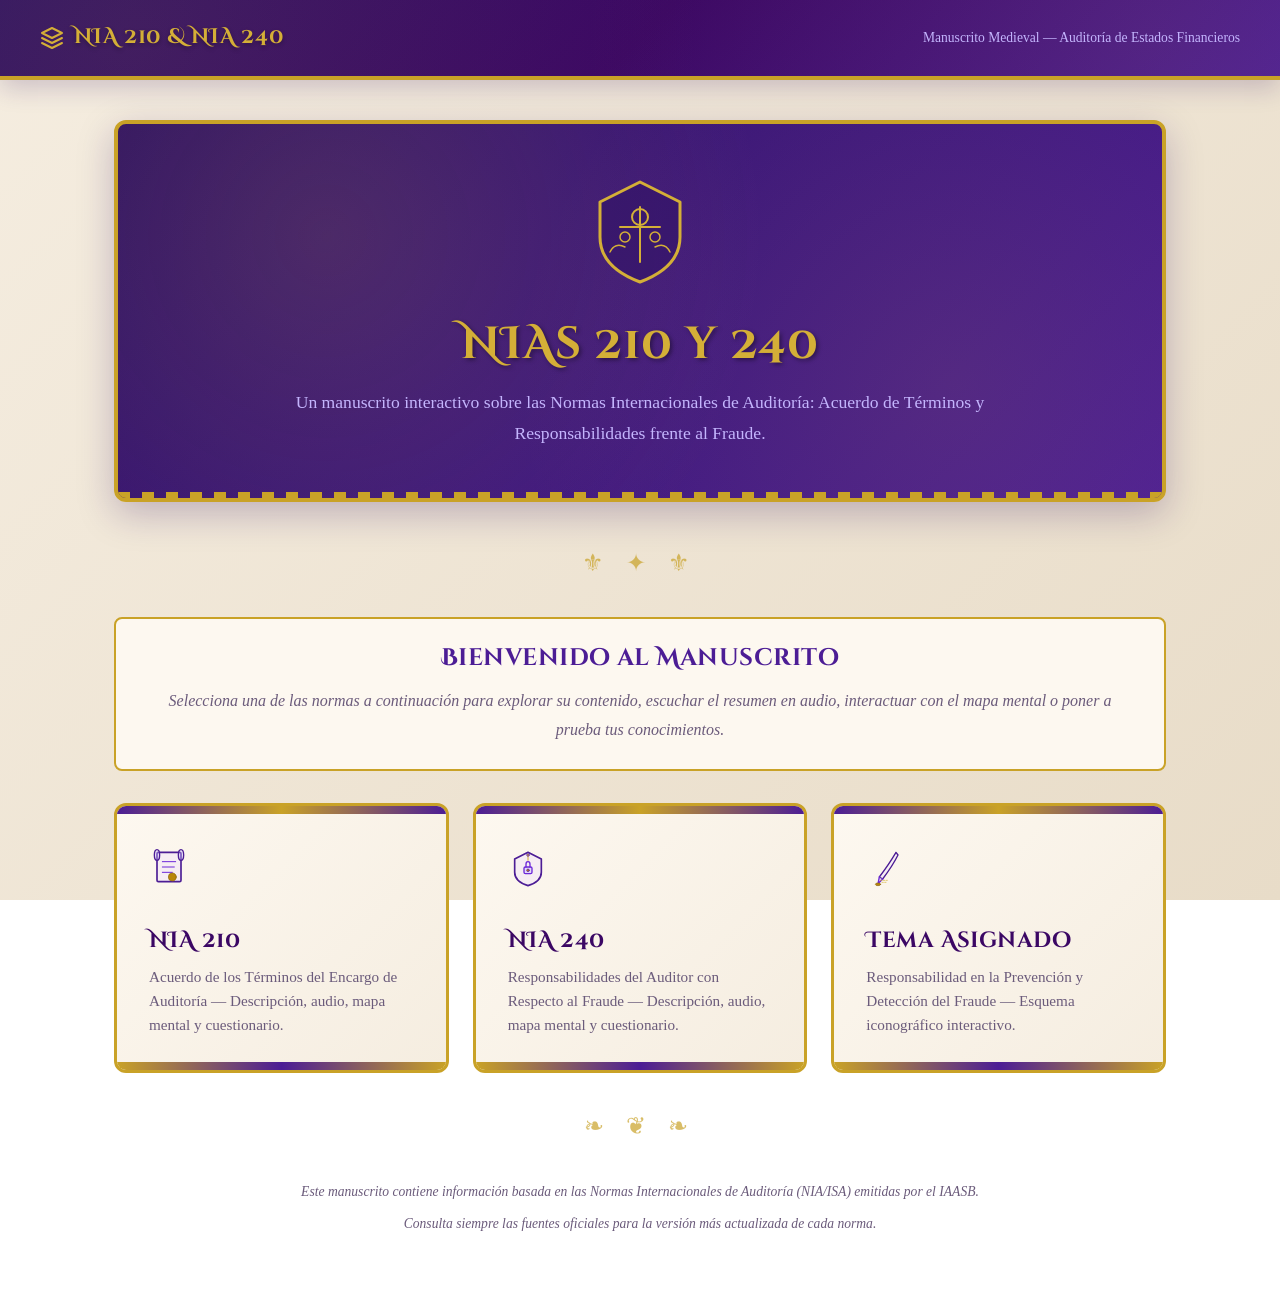
==== index.html @ 734d480f "Add files via upload" ====
<!DOCTYPE html>
<html lang="es">
<head>
<meta charset="UTF-8">
<meta name="viewport" content="width=device-width, initial-scale=1.0">
<title>NIAs 210 y 240 — Manuscrito Medieval de Auditoría</title>
<link rel="preconnect" href="https://fonts.googleapis.com">
<link rel="preconnect" href="https://fonts.gstatic.com" crossorigin>
<link href="https://fonts.googleapis.com/css2?family=Cinzel+Decorative:wght@400;700;900&family=Caveat:wght@400;500;600;700&family=IM+Fell+English+SC&display=swap" rel="stylesheet">
<link rel="stylesheet" href="style.css">
</head>
<body>
<header class="site-header">
<div class="site-header-inner">
<a class="brand" href="index.html">
<svg viewBox="0 0 24 24" fill="none" stroke="currentColor" stroke-width="2" stroke-linecap="round" stroke-linejoin="round">
<path d="M12 2L2 7l10 5 10-5-10-5z"/>
<path d="M2 17l10 5 10-5"/>
<path d="M2 12l10 5 10-5"/>
</svg>
NIA 210 &amp; NIA 240
</a>
<span class="crumb">Manuscrito Medieval — Auditoría de Estados Financieros</span>
</div>
</header>

<main>
<!-- Banner Principal -->
<div class="hero-banner">
<div class="hero-emblem">
<svg viewBox="0 0 120 120" fill="none" stroke-linecap="round" stroke-linejoin="round">
<!-- Escudo medieval -->
<path d="M60 10 L100 30 L100 65 Q100 95 60 110 Q20 95 20 65 L20 30 Z" 
      stroke="#D4AF37" stroke-width="3" fill="rgba(46,16,101,0.5)"/>
<!-- Cruz interna -->
<line x1="60" y1="35" x2="60" y2="90" stroke="#D4AF37" stroke-width="2"/>
<line x1="40" y1="55" x2="80" y2="55" stroke="#D4AF37" stroke-width="2"/>
<!-- Coronas decorativas -->
<circle cx="60" cy="45" r="8" stroke="#D4AF37" stroke-width="2" fill="none"/>
<circle cx="45" cy="65" r="5" stroke="#D4AF37" stroke-width="1.5" fill="none"/>
<circle cx="75" cy="65" r="5" stroke="#D4AF37" stroke-width="1.5" fill="none"/>
<!-- Hojas de laurel -->
<path d="M30 80 Q35 70 45 75" stroke="#D4AF37" stroke-width="1.5" fill="none"/>
<path d="M90 80 Q85 70 75 75" stroke="#D4AF37" stroke-width="1.5" fill="none"/>
</svg>
</div>
<h1>NIAs 210 y 240</h1>
<p>Un manuscrito interactivo sobre las Normas Internacionales de Auditoría: Acuerdo de Términos y Responsabilidades frente al Fraude.</p>
</div>

<!-- Separador decorativo -->
<div class="decorative-divider">⚜ ✦ ⚜</div>

<!-- Introducción -->
<div class="section-intro">
<h2>Bienvenido al Manuscrito</h2>
<p>Selecciona una de las normas a continuación para explorar su contenido, escuchar el resumen en audio, interactuar con el mapa mental o poner a prueba tus conocimientos.</p>
</div>

<!-- Tarjetas de Normas -->
<div class="norma-grid">
<a class="norma-card" href="nia210.html">
<div class="n-icon">
<svg viewBox="0 0 60 60" fill="none" stroke-linecap="round" stroke-linejoin="round">
<!-- Pergamino enrollado -->
<rect x="12" y="8" width="36" height="44" rx="2" stroke="#4C1D95" stroke-width="2.5" fill="rgba(233,216,253,0.3)"/>
<ellipse cx="12" cy="12" rx="4" ry="8" stroke="#4C1D95" stroke-width="2" fill="rgba(196,181,253,0.4)"/>
<ellipse cx="48" cy="12" rx="4" ry="8" stroke="#4C1D95" stroke-width="2" fill="rgba(196,181,253,0.4)"/>
<!-- Líneas de texto -->
<line x1="20" y1="22" x2="40" y2="22" stroke="#6D28D9" stroke-width="1.5"/>
<line x1="20" y1="30" x2="38" y2="30" stroke="#6D28D9" stroke-width="1.5"/>
<line x1="20" y1="38" x2="35" y2="38" stroke="#6D28D9" stroke-width="1.5"/>
<!-- Sello de cera -->
<circle cx="35" cy="45" r="6" fill="#B8860B" stroke="#8B6914" stroke-width="1"/>
</svg>
</div>
<h3>NIA 210</h3>
<p>Acuerdo de los Términos del Encargo de Auditoría — Descripción, audio, mapa mental y cuestionario.</p>
</a>

<a class="norma-card" href="nia240.html">
<div class="n-icon">
<svg viewBox="0 0 60 60" fill="none" stroke-linecap="round" stroke-linejoin="round">
<!-- Escudo protector -->
<path d="M30 8 L50 18 L50 38 Q50 52 30 58 Q10 52 10 38 L10 18 Z" 
      stroke="#4C1D95" stroke-width="2.5" fill="rgba(233,216,253,0.3)"/>
<!-- Candado central -->
<rect x="24" y="30" width="12" height="10" rx="2" stroke="#6D28D9" stroke-width="2" fill="rgba(196,181,253,0.4)"/>
<path d="M27 30 L27 26 Q27 22 30 22 Q33 22 33 26 L33 30" stroke="#6D28D9" stroke-width="2" fill="none"/>
<circle cx="30" cy="35" r="2" fill="#B8860B"/>
<!-- Escudo decorativo -->
<line x1="30" y1="14" x2="30" y2="20" stroke="#D4AF37" stroke-width="1.5"/>
<circle cx="30" cy="12" r="2" fill="#D4AF37"/>
</svg>
</div>
<h3>NIA 240</h3>
<p>Responsabilidades del Auditor con Respecto al Fraude — Descripción, audio, mapa mental y cuestionario.</p>
</a>

<a class="norma-card" href="tema_fraude.html">
<div class="n-icon">
<svg viewBox="0 0 60 60" fill="none" stroke-linecap="round" stroke-linejoin="round">
<!-- Pluma de ganso -->
<path d="M45 8 Q35 25 20 45 L25 48 Q40 28 48 12 Z" stroke="#4C1D95" stroke-width="2" fill="rgba(233,216,253,0.3)"/>
<path d="M20 45 L18 55 L25 48" stroke="#6D28D9" stroke-width="2" fill="rgba(196,181,253,0.4)"/>
<!-- Tinta -->
<ellipse cx="18" cy="56" rx="4" ry="2" fill="#B8860B" stroke="#8B6914" stroke-width="1"/>
<!-- Líneas escritas -->
<line x1="22" y1="50" x2="32" y2="50" stroke="#D4AF37" stroke-width="1" stroke-dasharray="2 2"/>
<line x1="24" y1="53" x2="30" y2="53" stroke="#D4AF37" stroke-width="1" stroke-dasharray="2 2"/>
</svg>
</div>
<h3>Tema Asignado</h3>
<p>Responsabilidad en la Prevención y Detección del Fraude — Esquema iconográfico interactivo.</p>
</a>
</div>

<!-- Separador decorativo -->
<div class="decorative-divider">❧ ❦ ❧</div>

<!-- Nota al pie -->
<div style="text-align:center;color:var(--ink-muted);font-size:0.85rem;font-style:italic;margin-top:2rem">
<p>Este manuscrito contiene información basada en las Normas Internacionales de Auditoría (NIA/ISA) emitidas por el IAASB.</p>
<p style="margin-top:0.5rem">Consulta siempre las fuentes oficiales para la versión más actualizada de cada norma.</p>
</div>
</main>
</body>
</html>
---- style.css ----
/* ============================================================
   NIA 210 & 240 — Estilo Medieval / Manuscrito Iluminado
   ============================================================ */

/* ---------- VARIABLES ---------- */
:root {
  /* Paleta Morada Medieval */
  --purple-900: #2E1065;
  --purple-800: #3B0764;
  --purple-700: #4C1D95;
  --purple-600: #5B21B6;
  --purple-500: #6D28D9;
  --purple-400: #7C3AED;
  --purple-300: #A78BFA;
  --purple-200: #C4B5FD;
  --purple-100: #E9D8FD;
  
  /* Dorado Manuscrito */
  --gold-600: #92700C;
  --gold-500: #B8860B;
  --gold-400: #C9A227;
  --gold-300: #D4AF37;
  --gold-200: #E6C84A;
  --gold-100: #F5E6A3;
  
  /* Pergamino */
  --parchment: #F5EDE0;
  --parchment-dark: #E8DCC8;
  --parchment-light: #FDF8F0;
  
  /* Texto */
  --ink: #1A0A2E;
  --ink-light: #3D2660;
  --ink-muted: #6B5B7B;
  
  /* Sombras */
  --shadow-soft: 0 4px 12px rgba(46, 16, 101, 0.15);
  --shadow-medium: 0 8px 24px rgba(46, 16, 101, 0.2);
  --shadow-strong: 0 12px 36px rgba(46, 16, 101, 0.25);
  
  /* Bordes */
  --border-gold: 2px solid var(--gold-400);
  --border-ornate: 3px double var(--gold-400);
  
  /* Radio */
  --radius-sm: 4px;
  --radius-md: 8px;
  --radius-lg: 12px;
}

/* ---------- RESET & BASE ---------- */
*, *::before, *::after { box-sizing: border-box; margin: 0; padding: 0; }
html { scroll-behavior: smooth; }

body {
  font-family: 'Times New Roman', 'Georgia', serif;
  background: linear-gradient(135deg, var(--parchment) 0%, var(--parchment-dark) 100%);
  color: var(--ink);
  line-height: 1.8;
  min-height: 100vh;
  background-attachment: fixed;
}

h1, h2, h3, h4, h5, h6 {
  font-family: 'Cinzel Decorative', 'IM Fell English SC', serif;
  color: var(--purple-700);
  letter-spacing: 0.02em;
  line-height: 1.3;
}

p { text-wrap: pretty; }

a { color: var(--purple-600); text-decoration: none; transition: color 0.2s; }
a:hover { color: var(--gold-500); }

:focus-visible {
  outline: 2px solid var(--gold-400);
  outline-offset: 3px;
}

/* ---------- HEADER / NAVEGACIÓN ---------- */
.site-header {
  background: linear-gradient(135deg, var(--purple-900) 0%, var(--purple-800) 50%, var(--purple-700) 100%);
  color: var(--purple-100);
  padding: 1.2rem 1.5rem;
  position: relative;
  border-bottom: 4px solid var(--gold-400);
  box-shadow: var(--shadow-medium);
}

.site-header::before {
  content: "";
  position: absolute;
  inset: 0;
  background: 
    radial-gradient(circle at 10% 50%, rgba(212, 175, 55, 0.1) 0%, transparent 50%),
    radial-gradient(circle at 90% 50%, rgba(212, 175, 55, 0.08) 0%, transparent 50%);
  pointer-events: none;
}

.site-header::after {
  content: "";
  position: absolute;
  bottom: -4px;
  left: 0;
  right: 0;
  height: 4px;
  background: repeating-linear-gradient(
    90deg,
    var(--gold-400) 0px,
    var(--gold-400) 8px,
    transparent 8px,
    transparent 16px
  );
}

.site-header-inner {
  max-width: 1200px;
  margin: 0 auto;
  display: flex;
  align-items: center;
  justify-content: space-between;
  gap: 1rem;
  flex-wrap: wrap;
  position: relative;
  z-index: 1;
}

.brand {
  color: var(--gold-300);
  text-decoration: none;
  font-family: 'Cinzel Decorative', serif;
  font-weight: 700;
  font-size: 1.3rem;
  letter-spacing: 0.03em;
  display: flex;
  align-items: center;
  gap: 0.6rem;
  text-shadow: 0 2px 4px rgba(0, 0, 0, 0.3);
}

.brand svg {
  width: 1.5rem;
  height: 1.5rem;
  stroke: var(--gold-300);
}

.brand:hover { color: var(--gold-200); }

.crumb {
  font-size: 0.85rem;
  color: var(--purple-200);
  font-family: 'Times New Roman', serif;
}

.crumb a {
  color: var(--gold-300);
  border-bottom: 1px solid var(--gold-400);
}

.crumb a:hover {
  color: var(--gold-200);
  border-bottom-color: var(--gold-200);
}

/* ---------- MAIN CONTENT ---------- */
main {
  max-width: 1100px;
  margin: 0 auto;
  padding: 2.5rem 1.5rem 4rem;
}

.page-title {
  margin-bottom: 2rem;
  text-align: center;
  position: relative;
}

.page-title h1 {
  font-size: 2.2rem;
  color: var(--purple-800);
  margin-bottom: 0.5rem;
  text-shadow: 1px 1px 0 var(--gold-100);
}

.page-title p {
  color: var(--ink-muted);
  font-style: italic;
  font-size: 1rem;
}

.page-title::after {
  content: "❧";
  display: block;
  margin-top: 1rem;
  font-size: 1.5rem;
  color: var(--gold-400);
}

/* ---------- TARJETAS / CARDS ---------- */
.card {
  background: var(--parchment-light);
  border: var(--border-ornate);
  border-radius: var(--radius-md);
  padding: 2rem;
  margin-bottom: 2rem;
  box-shadow: var(--shadow-soft);
  position: relative;
  overflow: hidden;
}

.card::before {
  content: "";
  position: absolute;
  top: 0;
  left: 0;
  right: 0;
  height: 6px;
  background: linear-gradient(90deg, 
    var(--purple-700) 0%, 
    var(--gold-400) 25%, 
    var(--purple-700) 50%, 
    var(--gold-400) 75%, 
    var(--purple-700) 100%
  );
}

.card::after {
  content: "";
  position: absolute;
  bottom: 0;
  left: 0;
  right: 0;
  height: 6px;
  background: linear-gradient(90deg, 
    var(--gold-400) 0%, 
    var(--purple-700) 25%, 
    var(--gold-400) 50%, 
    var(--purple-700) 75%, 
    var(--gold-400) 100%
  );
}

.card h2 {
  font-size: 1.5rem;
  color: var(--purple-700);
  margin-bottom: 1.2rem;
  padding-bottom: 0.8rem;
  border-bottom: 2px solid var(--gold-400);
  position: relative;
}

.card h2::after {
  content: "✦";
  position: absolute;
  right: 0;
  bottom: 0.8rem;
  color: var(--gold-400);
  font-size: 0.8rem;
}

/* ---------- SECCIONES ---------- */
.section-heading {
  display: flex;
  align-items: center;
  gap: 0.8rem;
  margin-top: 1.8rem;
  margin-bottom: 0.8rem;
  color: var(--purple-700);
  font-size: 1.15rem;
}

.section-icon-wrap {
  display: flex;
  align-items: center;
  justify-content: center;
  width: 48px;
  height: 48px;
  border-radius: 50%;
  border: 2px solid var(--gold-400);
  background: linear-gradient(135deg, var(--purple-100), var(--parchment-light));
  flex-shrink: 0;
  box-shadow: var(--shadow-soft);
}

.section-icon-wrap svg {
  width: 24px;
  height: 24px;
  stroke: var(--purple-600);
}

/* ---------- LISTAS ---------- */
ul, ol {
  margin: 0.8rem 0;
  padding-left: 1.8rem;
  line-height: 2;
  color: var(--ink);
}

li { margin-bottom: 0.3rem; }
li::marker { color: var(--gold-500); }

/* ---------- RESUMEN BOX ---------- */
.summary-box {
  background: linear-gradient(135deg, var(--purple-100) 0%, var(--parchment-light) 100%);
  border-left: 5px solid var(--purple-500);
  border-radius: 0 var(--radius-md) var(--radius-md) 0;
  padding: 1.2rem 1.5rem;
  margin: 1.2rem 0;
  box-shadow: var(--shadow-soft);
}

.summary-box strong {
  color: var(--purple-700);
}

.summary-box[style*="border-left-color: var(--wine-600)"],
.summary-box[style*="border-left-color:var(--wine-600)"] {
  border-left-color: var(--gold-400);
}

/* ---------- BOTONES ---------- */
.back-btn, .audio-btn, .quiz-submit {
  display: inline-block;
  border: none;
  cursor: pointer;
  font-family: 'Cinzel Decorative', serif;
  font-weight: 600;
  font-size: 0.9rem;
  letter-spacing: 0.02em;
  border-radius: var(--radius-sm);
  padding: 0.7rem 1.6rem;
  transition: all 0.3s ease;
  box-shadow: var(--shadow-soft);
  position: relative;
  overflow: hidden;
}

.back-btn {
  background: linear-gradient(135deg, var(--purple-100), var(--parchment-light));
  color: var(--purple-700);
  border: 2px solid var(--purple-400);
}

.back-btn:hover {
  background: linear-gradient(135deg, var(--purple-500), var(--purple-600));
  color: var(--gold-100);
  transform: translateY(-2px);
  box-shadow: var(--shadow-medium);
}

.audio-btn {
  background: linear-gradient(135deg, var(--purple-700), var(--purple-800));
  color: var(--gold-200);
  border: 2px solid var(--gold-400);
}

.audio-btn:hover {
  background: linear-gradient(135deg, var(--purple-600), var(--purple-700));
  transform: translateY(-2px);
  box-shadow: var(--shadow-medium);
}

.audio-btn.pause {
  background: linear-gradient(135deg, var(--purple-400), var(--purple-500));
  border-color: var(--gold-300);
}

.audio-btn.stop {
  background: linear-gradient(135deg, var(--gold-600), var(--gold-500));
  color: var(--purple-900);
  border-color: var(--purple-600);
}

.quiz-submit {
  background: linear-gradient(135deg, var(--gold-500), var(--gold-400));
  color: var(--purple-900);
  border: 2px solid var(--purple-600);
  margin-top: 0.8rem;
}

.quiz-submit:hover {
  background: linear-gradient(135deg, var(--gold-400), var(--gold-300));
  transform: translateY(-2px);
  box-shadow: var(--shadow-medium);
}

/* ---------- AUDIO ---------- */
.audio-controls {
  display: flex;
  gap: 0.8rem;
  flex-wrap: wrap;
  margin: 1rem 0;
}

.audio-status {
  font-size: 0.9rem;
  color: var(--ink-muted);
  font-weight: 500;
  margin-bottom: 0.5rem;
  font-style: italic;
}

.audio-progress {
  background: var(--purple-100);
  border-radius: 999px;
  height: 8px;
  overflow: hidden;
  border: 1px solid var(--purple-300);
}

.audio-progress-bar {
  height: 100%;
  width: 0;
  background: linear-gradient(90deg, var(--purple-500), var(--gold-400));
  border-radius: 999px;
  transition: width 0.3s ease;
}

/* ---------- QUIZ ---------- */
.quiz-question {
  background: linear-gradient(135deg, var(--parchment-light), var(--parchment));
  border: 2px solid var(--gold-400);
  border-radius: var(--radius-md);
  padding: 1.5rem;
  margin-bottom: 1.2rem;
  position: relative;
}

.quiz-question::before {
  content: "";
  position: absolute;
  top: 0;
  left: 0;
  right: 0;
  height: 4px;
  background: linear-gradient(90deg, var(--purple-500), var(--gold-400), var(--purple-500));
}

.quiz-question .q-text {
  font-weight: 700;
  color: var(--purple-800);
  margin-bottom: 0.8rem;
  font-family: 'Cinzel Decorative', serif;
  font-size: 1rem;
}

.quiz-options {
  display: flex;
  flex-direction: column;
  gap: 0.6rem;
}

.quiz-options label {
  display: flex;
  align-items: flex-start;
  gap: 0.6rem;
  cursor: pointer;
  padding: 0.5rem 0.8rem;
  border-radius: var(--radius-sm);
  transition: all 0.2s ease;
  border: 1px solid transparent;
}

.quiz-options label:hover {
  background: var(--purple-100);
  border-color: var(--purple-300);
}

.quiz-options input[type=radio] {
  accent-color: var(--purple-500);
  width: 18px;
  height: 18px;
  margin-top: 2px;
}

.quiz-result {
  display: none;
  margin-top: 1.5rem;
  padding: 1.2rem;
  border-radius: var(--radius-md);
  font-weight: 700;
  text-align: center;
  font-family: 'Cinzel Decorative', serif;
}

.quiz-result.show {
  display: block;
  animation: fadeIn 0.4s ease;
}

.quiz-result.pass {
  background: linear-gradient(135deg, #d4edda, #c3e6cb);
  color: #155724;
  border: 2px solid #28a745;
}

.quiz-result.fail {
  background: linear-gradient(135deg, var(--purple-100), var(--parchment));
  color: var(--purple-800);
  border: 2px solid var(--purple-500);
}

.quiz-feedback {
  font-size: 0.9rem;
  line-height: 1.6;
}

.quiz-feedback.correct {
  background: linear-gradient(135deg, #E9D8FD, #F5EDE0);
  color: #2E1065;
  border: 2px solid #D4AF37;
}

.quiz-feedback.incorrect {
  background: linear-gradient(135deg, #F5EDE0, #E8DCC8);
  color: #4C1D95;
  border: 2px solid #6D28D9;
}

/* Separadores decorativos */
.decorative-divider {
  text-align: center;
  margin: 2rem 0;
  font-size: 1.5rem;
  color: var(--gold-400);
  letter-spacing: 0.5rem;
  opacity: 0.7;
}

/* ---------- TABS / NAVEGACIÓN SECCIONES ---------- */
.tab-nav {
  display: flex;
  gap: 0.5rem;
  flex-wrap: wrap;
  margin-bottom: 1.8rem;
  border-bottom: 3px solid var(--purple-300);
  padding-bottom: 0.5rem;
  justify-content: center;
}

.tab-btn {
  padding: 0.6rem 1.2rem;
  border: 2px solid var(--purple-300);
  background: var(--parchment-light);
  color: var(--purple-700);
  cursor: pointer;
  font-family: 'Cinzel Decorative', serif;
  font-weight: 600;
  font-size: 0.85rem;
  border-radius: var(--radius-sm) var(--radius-sm) 0 0;
  transition: all 0.25s ease;
}

.tab-btn:hover {
  background: var(--purple-100);
  border-color: var(--purple-400);
}

.tab-btn:focus-visible {
  outline: 3px solid var(--gold-400);
  outline-offset: 2px;
}

.tab-btn.active {
  background: linear-gradient(135deg, var(--purple-700), var(--purple-800));
  color: var(--gold-200);
  border-color: var(--gold-400);
  border-bottom-color: var(--parchment-light);
}

.section-panel {
  display: none;
  animation: fadeIn 0.4s ease;
}

.section-panel.active {
  display: block;
}

/* ---------- ICONO GRID ---------- */
.icono-grid {
  display: grid;
  grid-template-columns: repeat(auto-fit, minmax(220px, 1fr));
  gap: 1.2rem;
  margin-top: 1.2rem;
}

.icono-card {
  background: linear-gradient(135deg, var(--parchment-light), var(--parchment));
  border: 2px solid var(--gold-400);
  border-radius: var(--radius-md);
  padding: 1.8rem 1.4rem;
  text-align: center;
  cursor: pointer;
  transition: all 0.3s ease;
  position: relative;
  overflow: hidden;
}

.icono-card::before {
  content: "";
  position: absolute;
  top: 0;
  left: 0;
  right: 0;
  height: 4px;
  background: linear-gradient(90deg, var(--purple-500), var(--gold-400));
  transform: scaleX(0);
  transition: transform 0.35s ease;
  transform-origin: left;
}

.icono-card:hover {
  transform: translateY(-5px);
  box-shadow: var(--shadow-medium);
  border-color: var(--purple-400);
}

.icono-card:hover::before {
  transform: scaleX(1);
}

.icono-card.selected {
  border-color: var(--purple-500);
  box-shadow: 0 0 0 3px rgba(109, 40, 217, 0.2);
}

.icono-card.selected::before {
  transform: scaleX(1);
}

.icono-svg {
  width: 56px;
  height: 56px;
  margin: 0 auto 1rem;
  color: var(--purple-600);
  transition: transform 0.3s ease;
}

.icono-card:hover .icono-svg {
  transform: scale(1.1);
  color: var(--purple-500);
}

.icono-card h4 {
  color: var(--purple-700);
  font-size: 1rem;
  margin-bottom: 0.5rem;
  font-family: 'Cinzel Decorative', serif;
}

.icono-card p {
  font-size: 0.88rem;
  color: var(--ink-muted);
  line-height: 1.5;
}

.icono-detail-panel {
  background: linear-gradient(135deg, var(--purple-100), var(--parchment-light));
  border: 2px solid var(--purple-400);
  border-radius: var(--radius-md);
  padding: 1.8rem 2rem;
  margin-top: 1.5rem;
  display: none;
  animation: fadeIn 0.4s ease;
  border-left: 5px solid var(--purple-600);
}

.icono-detail-panel.show {
  display: block;
}

.icono-detail-panel h4 {
  color: var(--purple-700);
  font-size: 1.2rem;
  margin-bottom: 0.8rem;
  font-family: 'Cinzel Decorative', serif;
}

.icono-detail-panel p {
  color: var(--ink);
  font-size: 0.95rem;
  line-height: 1.8;
}

/* ---------- MAPA MENTAL (Estilo Pizarra) ---------- */
.mm-container {
  position: relative;
  width: 100%;
  height: 550px;
  border-radius: var(--radius-md);
  border: 6px solid var(--gold-500);
  overflow: hidden;
  background: 
    radial-gradient(ellipse at center, #2a1a3a 0%, #1a0a2a 50%, #0f0518 100%);
  cursor: grab;
  touch-action: none;
  margin-top: 1rem;
  box-shadow: 
    inset 0 0 100px rgba(0, 0, 0, 0.5),
    var(--shadow-strong);
}

.mm-container::before {
  content: "";
  position: absolute;
  inset: 0;
  background: url("data:image/svg+xml,%3Csvg width='60' height='60' viewBox='0 0 60 60' xmlns='http://www.w3.org/2000/svg'%3E%3Cg fill='none' fill-rule='evenodd'%3E%3Cg fill='%23ffffff' fill-opacity='0.03'%3E%3Cpath d='M36 34v-4h-2v4h-4v2h4v4h2v-4h4v-2h-4zm0-30V0h-2v4h-4v2h4v4h2V6h4V4h-4zM6 34v-4H4v4H0v2h4v4h2v-4h4v-2H6zM6 4V0H4v4H0v2h4v4h2V6h4V4H6z'/%3E%3C/g%3E%3C/g%3E%3C/svg%3E");
  pointer-events: none;
  opacity: 0.5;
}

.mm-container:active { cursor: grabbing; }
.mm-container.grabbing { cursor: grabbing; }

.mm-svg {
  width: 100%;
  height: 100%;
  display: block;
}

.mm-node { cursor: pointer; }

.mm-node-rect {
  transition: all 0.3s ease;
  stroke: var(--gold-400);
  stroke-width: 2px;
}

.mm-node:hover .mm-node-rect {
  filter: brightness(1.2);
  stroke-width: 3px;
}

.mm-node.active .mm-node-rect {
  stroke: var(--gold-300);
  stroke-width: 4px;
}

.mm-node text {
  font-family: 'Caveat', cursive;
  font-weight: 600;
  fill: var(--parchment-light);
}

.mm-node.active text { fill: var(--gold-200); }

.mm-edge, .mm-link {
  stroke: var(--purple-400);
  stroke-width: 2px;
  opacity: 0.6;
}

.mm-root .mm-node-rect {
  fill: var(--purple-800);
  stroke: var(--gold-400);
}

.mm-root text {
  fill: var(--gold-200);
  font-family: 'Cinzel Decorative', serif;
}

.mm-detail {
  position: absolute;
  bottom: 14px;
  left: 14px;
  right: 14px;
  max-width: 600px;
  margin: 0 auto;
  background: var(--parchment-light);
  border: 3px solid var(--gold-400);
  border-radius: var(--radius-md);
  padding: 1.4rem 1.8rem;
  box-shadow: var(--shadow-medium);
  display: none;
  animation: slideUp 0.35s ease;
  z-index: 20;
}

.mm-detail.show { display: block; }

@keyframes slideUp {
  from { opacity: 0; transform: translateY(12px); }
  to { opacity: 1; transform: translateY(0); }
}

.mm-detail h4 {
  margin: 0 0 10px;
  font-size: 1.1rem;
  font-weight: 700;
  color: var(--purple-700);
  font-family: 'Cinzel Decorative', serif;
}

.mm-detail p {
  margin: 0;
  font-size: 0.92rem;
  color: var(--ink);
  line-height: 1.7;
}

.mm-detail .close-btn {
  position: absolute;
  top: 10px;
  right: 14px;
  background: none;
  border: none;
  font-size: 1.5rem;
  color: var(--ink-muted);
  cursor: pointer;
  padding: 2px 8px;
  line-height: 1;
  transition: color 0.2s;
}

.mm-detail .close-btn:hover {
  color: var(--purple-600);
}

.mm-controls {
  position: absolute;
  top: 14px;
  right: 14px;
  display: flex;
  gap: 8px;
  z-index: 10;
}

.mm-ctrl-btn {
  width: 40px;
  height: 40px;
  border-radius: var(--radius-sm);
  border: 2px solid var(--gold-400);
  background: var(--parchment-light);
  color: var(--purple-700);
  font-size: 1.2rem;
  font-weight: 700;
  cursor: pointer;
  display: flex;
  align-items: center;
  justify-content: center;
  transition: all 0.2s ease;
  box-shadow: var(--shadow-soft);
  font-family: 'Cinzel Decorative', serif;
}

.mm-ctrl-btn:hover {
  background: var(--purple-700);
  color: var(--gold-200);
  border-color: var(--gold-400);
  transform: translateY(-2px);
}

.mm-legend {
  position: absolute;
  top: 14px;
  left: 14px;
  display: flex;
  gap: 16px;
  z-index: 10;
  flex-wrap: wrap;
}

.mm-legend-item {
  display: flex;
  align-items: center;
  gap: 6px;
  font-size: 0.75rem;
  color: var(--parchment-light);
  font-weight: 500;
  text-shadow: 0 1px 2px rgba(0, 0, 0, 0.5);
}

.mm-legend-dot {
  width: 14px;
  height: 14px;
  border-radius: 50%;
  box-shadow: 0 2px 6px rgba(0, 0, 0, 0.3);
  border: 1px solid var(--gold-400);
}

.mm-hint {
  position: absolute;
  bottom: 14px;
  right: 14px;
  font-size: 0.72rem;
  color: var(--purple-200);
  background: rgba(46, 16, 101, 0.8);
  padding: 5px 12px;
  border-radius: 999px;
  z-index: 5;
  border: 1px solid var(--purple-400);
}

/* ---------- TABLA ---------- */
table {
  width: 100%;
  border-collapse: collapse;
  border-radius: var(--radius-md);
  overflow: hidden;
  margin: 1rem 0;
}

th {
  background: linear-gradient(135deg, var(--purple-800), var(--purple-700));
  color: var(--gold-200);
  font-family: 'Cinzel Decorative', serif;
  font-weight: 600;
  letter-spacing: 0.02em;
  padding: 1rem;
  text-align: left;
  border-bottom: 3px solid var(--gold-400);
}

td {
  padding: 1rem;
  text-align: left;
  border-bottom: 1px solid var(--purple-200);
  font-size: 0.92rem;
}

tbody tr:hover {
  background: var(--purple-100);
}

tbody tr:nth-child(even) {
  background: var(--parchment);
}

/* ---------- BOTONES DE ACCIÓN (INICIO) ---------- */
.norma-grid {
  display: grid;
  grid-template-columns: repeat(auto-fit, minmax(280px, 1fr));
  gap: 1.5rem;
  margin-top: 2rem;
}

.norma-card {
  background: linear-gradient(135deg, var(--parchment-light), var(--parchment));
  border: 3px solid var(--gold-400);
  border-radius: var(--radius-lg);
  padding: 2rem;
  text-decoration: none;
  color: inherit;
  display: block;
  transition: all 0.3s ease;
  position: relative;
  overflow: hidden;
}

.norma-card::before {
  content: "";
  position: absolute;
  top: 0;
  left: 0;
  right: 0;
  height: 8px;
  background: linear-gradient(90deg, var(--purple-700), var(--gold-400), var(--purple-700));
}

.norma-card::after {
  content: "";
  position: absolute;
  bottom: 0;
  left: 0;
  right: 0;
  height: 8px;
  background: linear-gradient(90deg, var(--gold-400), var(--purple-700), var(--gold-400));
}

.norma-card:hover {
  transform: translateY(-6px);
  box-shadow: var(--shadow-strong);
  border-color: var(--purple-400);
}

.norma-card .n-icon {
  font-size: 2.5rem;
  margin-bottom: 1rem;
  color: var(--purple-600);
}

.norma-card .n-icon svg {
  width: 2.5rem;
  height: 2.5rem;
  stroke: var(--purple-600);
}

.norma-card h3 {
  color: var(--purple-800);
  font-size: 1.4rem;
  margin-bottom: 0.6rem;
  font-family: 'Cinzel Decorative', serif;
}

.norma-card p {
  color: var(--ink-muted);
  font-size: 0.95rem;
  line-height: 1.6;
}

/* ---------- ACCIONES GRID ---------- */
.action-grid {
  display: grid;
  grid-template-columns: repeat(auto-fit, minmax(260px, 1fr));
  gap: 1.4rem;
  margin-top: 2rem;
}

.action-btn {
  display: flex;
  flex-direction: column;
  align-items: flex-start;
  gap: 0.6rem;
  background: linear-gradient(135deg, var(--purple-800), var(--purple-700));
  color: var(--gold-100);
  border-radius: var(--radius-lg);
  padding: 2rem 2.2rem;
  text-decoration: none;
  box-shadow: var(--shadow-soft);
  transition: all 0.3s ease;
  border: 2px solid var(--gold-400);
  cursor: pointer;
  font-family: 'Times New Roman', serif;
  position: relative;
  overflow: hidden;
}

.action-btn::before {
  content: "";
  position: absolute;
  inset: 0;
  background: radial-gradient(circle at top right, rgba(212, 175, 55, 0.15) 0%, transparent 60%);
  pointer-events: none;
}

.action-btn.alt {
  background: linear-gradient(135deg, var(--gold-600), var(--gold-500));
  color: var(--purple-900);
}

.action-btn:hover {
  transform: translateY(-4px);
  box-shadow: var(--shadow-strong);
}

.action-btn .a-icon {
  font-size: 2.2rem;
  color: var(--gold-300);
}

.action-btn .a-icon svg {
  width: 2.2rem;
  height: 2.2rem;
  stroke: var(--gold-300);
}

.action-btn.alt .a-icon { color: var(--purple-700); }
.action-btn.alt .a-icon svg { stroke: var(--purple-700); }

.action-btn .a-title {
  font-size: 1.3rem;
  font-weight: 700;
  font-family: 'Cinzel Decorative', serif;
}

.action-btn .a-desc {
  font-size: 0.9rem;
  opacity: 0.85;
  font-weight: 400;
}

/* ---------- ILUSTRACIONES SVG HERO ---------- */
.hero-illustration {
  display: flex;
  justify-content: center;
  margin: 0.5rem 0 1.5rem;
}

.hero-illustration svg {
  width: 180px;
  height: 180px;
}

.hero-illustration .ring-outer {
  stroke: var(--gold-400);
}

.hero-illustration .ring-dashed {
  stroke: var(--gold-300);
  stroke-dasharray: 4 5;
}

.hero-illustration .laurel {
  stroke: var(--gold-500);
}

.hero-illustration .emblem {
  stroke: var(--purple-600);
}

/* ---------- IMÁGENES ---------- */
.desc-image-frame {
  margin: 1.8rem auto 0;
  max-width: 500px;
  background: var(--parchment-light);
  border: 3px solid var(--gold-400);
  border-radius: var(--radius-md);
  padding: 1rem;
  box-shadow: var(--shadow-medium);
  position: relative;
}

.desc-image-frame::before {
  content: "";
  position: absolute;
  inset: 8px;
  border: 2px solid var(--gold-300);
  border-radius: var(--radius-sm);
  pointer-events: none;
}

.desc-image-frame img {
  display: block;
  width: 100%;
  height: auto;
  border-radius: var(--radius-sm);
  position: relative;
}

.desc-image-caption {
  text-align: center;
  margin-top: 0.8rem;
  font-size: 0.85rem;
  font-style: italic;
  color: var(--ink-muted);
  font-family: 'Times New Roman', serif;
}

/* ---------- MODAL ---------- */
.modal-overlay {
  position: fixed;
  inset: 0;
  background: rgba(15, 5, 24, 0.7);
  backdrop-filter: blur(3px);
  display: none;
  align-items: center;
  justify-content: center;
  z-index: 100;
  animation: fadeIn 0.25s ease;
}

.modal-overlay.show { display: flex; }

.modal-box {
  background: var(--parchment-light);
  border: 4px solid var(--gold-400);
  border-radius: var(--radius-lg);
  padding: 2rem 2.2rem;
  max-width: 520px;
  width: 90%;
  box-shadow: var(--shadow-strong);
  animation: slideUp 0.3s ease;
  position: relative;
}

.modal-box h3 {
  font-family: 'Cinzel Decorative', serif;
  color: var(--purple-700);
  font-size: 1.3rem;
  margin-bottom: 0.8rem;
  border-bottom: 2px solid var(--gold-400);
  padding-bottom: 0.5rem;
}

.modal-box p {
  color: var(--ink);
  font-size: 0.95rem;
  line-height: 1.7;
}

.modal-close {
  position: absolute;
  top: 12px;
  right: 14px;
  background: none;
  border: none;
  font-size: 1.5rem;
  color: var(--ink-muted);
  cursor: pointer;
  line-height: 1;
  transition: color 0.2s;
}

.modal-close:hover { color: var(--purple-600); }

/* ---------- BIBLIOGRAFÍA ---------- */
.biblio-list {
  list-style: none;
  padding: 0;
}

.biblio-list li {
  padding: 0.8rem 0;
  border-bottom: 1px solid var(--purple-200);
  font-size: 0.92rem;
  color: var(--ink);
  line-height: 1.7;
  position: relative;
  padding-left: 1.5rem;
}

.biblio-list li::before {
  content: "❧";
  position: absolute;
  left: 0;
  color: var(--gold-500);
}

.biblio-list li:last-child { border-bottom: none; }

/* ---------- ANIMACIONES ---------- */
@keyframes fadeIn {
  from { opacity: 0; transform: translateY(8px); }
  to { opacity: 1; transform: translateY(0); }
}

@keyframes pulseGold {
  0%, 100% { box-shadow: 0 0 0 0 rgba(212, 175, 55, 0.4); }
  50% { box-shadow: 0 0 0 8px rgba(212, 175, 55, 0); }
}

/* ---------- HERO BANNER (INICIO) ---------- */
.hero-banner {
  background: linear-gradient(135deg, var(--purple-900) 0%, var(--purple-700) 100%);
  border: 4px solid var(--gold-400);
  border-radius: var(--radius-lg);
  padding: 3rem 2rem;
  text-align: center;
  margin-bottom: 2.5rem;
  position: relative;
  overflow: hidden;
  box-shadow: var(--shadow-strong);
}

.hero-banner::before {
  content: "";
  position: absolute;
  inset: 0;
  background: 
    radial-gradient(circle at 20% 30%, rgba(212, 175, 55, 0.15) 0%, transparent 50%),
    radial-gradient(circle at 80% 70%, rgba(212, 175, 55, 0.1) 0%, transparent 50%);
  pointer-events: none;
}

.hero-banner::after {
  content: "";
  position: absolute;
  bottom: 0;
  left: 0;
  right: 0;
  height: 6px;
  background: repeating-linear-gradient(
    90deg,
    var(--gold-400) 0px,
    var(--gold-400) 12px,
    transparent 12px,
    transparent 24px
  );
}

.hero-banner h1 {
  font-size: 2.8rem;
  color: var(--gold-300);
  margin-bottom: 0.8rem;
  text-shadow: 2px 2px 4px rgba(0, 0, 0, 0.4);
  position: relative;
  z-index: 1;
}

.hero-banner p {
  color: var(--purple-200);
  font-size: 1.1rem;
  max-width: 700px;
  margin: 0 auto;
  position: relative;
  z-index: 1;
}

.hero-emblem {
  width: 120px;
  height: 120px;
  margin: 0 auto 1.5rem;
  position: relative;
  z-index: 1;
}

.hero-emblem svg {
  width: 100%;
  height: 100%;
}

/* ---------- SECCIÓN INTRO (INICIO) ---------- */
.section-intro {
  background: var(--parchment-light);
  border: 2px solid var(--gold-400);
  border-radius: var(--radius-md);
  padding: 1.5rem 2rem;
  margin-bottom: 2rem;
  text-align: center;
}

.section-intro h2 {
  color: var(--purple-700);
  font-size: 1.5rem;
  margin-bottom: 0.8rem;
}

.section-intro p {
  color: var(--ink-muted);
  font-style: italic;
}

/* ---------- RESPONSIVE ---------- */
@media (max-width: 768px) {
  .page-title h1 { font-size: 1.7rem; }
  .card { padding: 1.5rem; }
  .icono-grid { grid-template-columns: 1fr; }
  .mm-container { height: 420px; }
  .mm-controls { top: 8px; right: 8px; }
  .mm-legend { top: 8px; left: 8px; gap: 8px; }
  .tab-nav { gap: 0.3rem; }
  .tab-btn { padding: 0.5rem 0.8rem; font-size: 0.78rem; }
  .norma-grid { grid-template-columns: 1fr; }
  .action-grid { grid-template-columns: 1fr; }
  .hero-illustration svg { width: 140px; height: 140px; }
}

@media (max-width: 480px) {
  main { padding: 1.5rem 1rem 3rem; }
  .site-header-inner { flex-direction: column; text-align: center; }
  .brand { font-size: 1.1rem; }
  .page-title h1 { font-size: 1.4rem; }
  .card { padding: 1.2rem; }
}
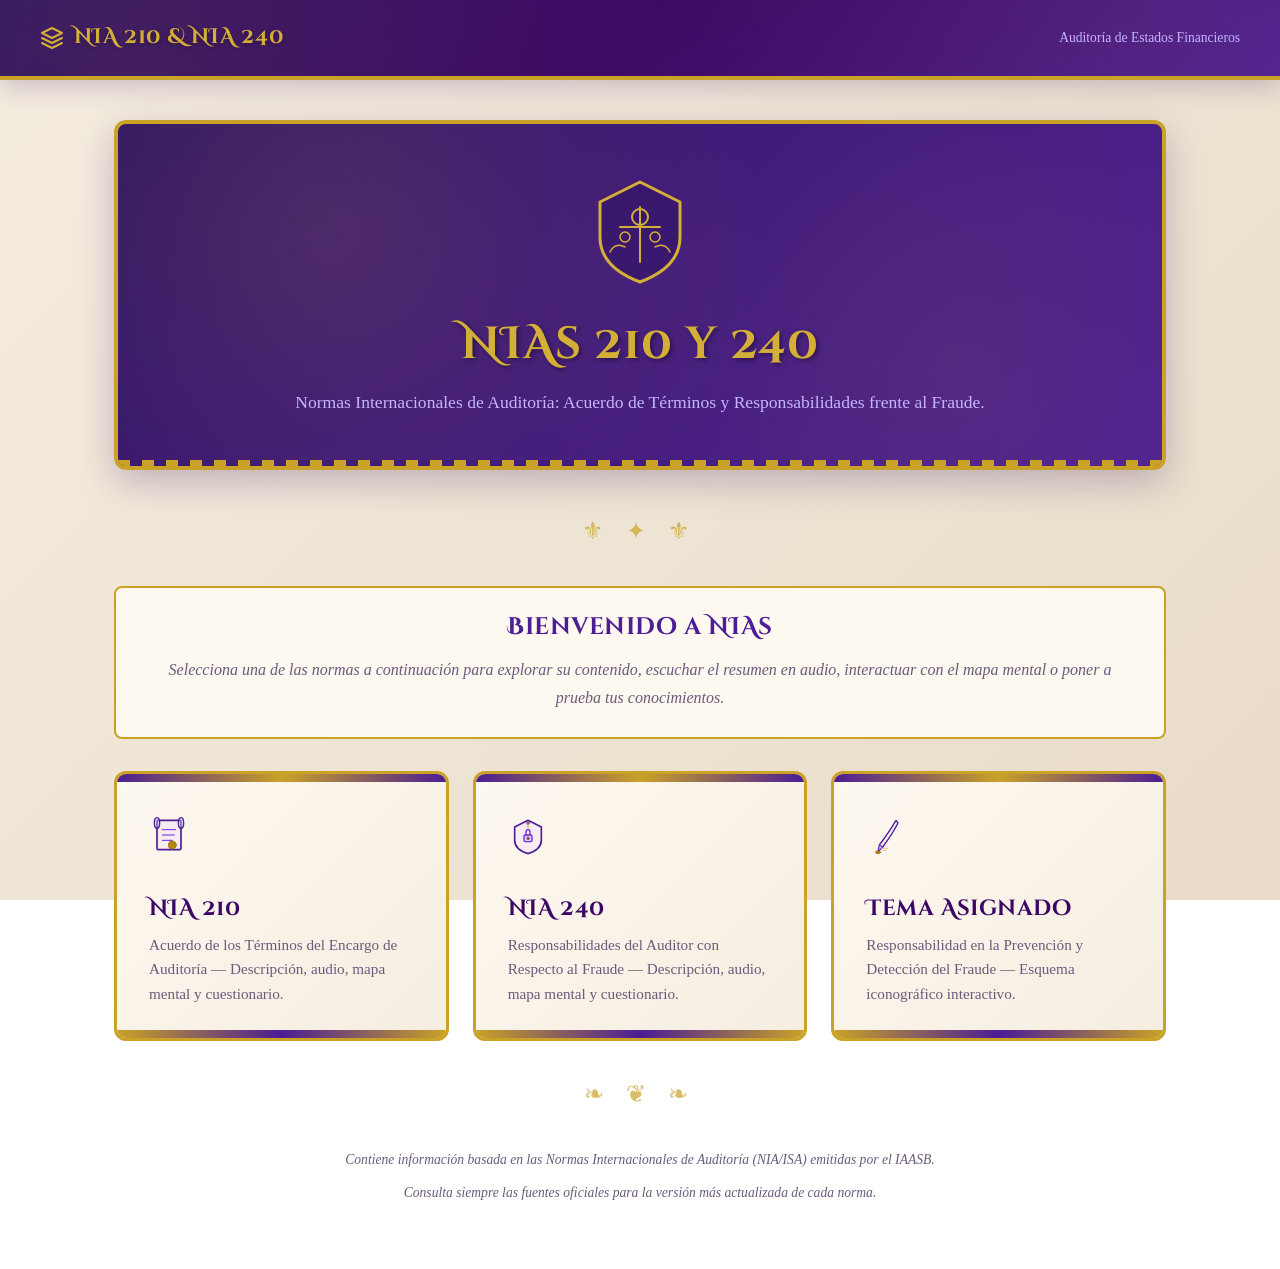
==== commit 4551c355: "index.html" ====
--- a/index.html
+++ b/index.html
@@ -3,7 +3,7 @@
 <head>
 <meta charset="UTF-8">
 <meta name="viewport" content="width=device-width, initial-scale=1.0">
-<title>NIAs 210 y 240 — Manuscrito Medieval de Auditoría</title>
+<title>NIAs 210 y 240 — Auditoría</title>
 <link rel="preconnect" href="https://fonts.googleapis.com">
 <link rel="preconnect" href="https://fonts.gstatic.com" crossorigin>
 <link href="https://fonts.googleapis.com/css2?family=Cinzel+Decorative:wght@400;700;900&family=Caveat:wght@400;500;600;700&family=IM+Fell+English+SC&display=swap" rel="stylesheet">
@@ -20,7 +20,7 @@
 </svg>
 NIA 210 &amp; NIA 240
 </a>
-<span class="crumb">Manuscrito Medieval — Auditoría de Estados Financieros</span>
+<span class="crumb">Auditoría de Estados Financieros</span>
 </div>
 </header>
 
@@ -45,7 +45,7 @@
 </svg>
 </div>
 <h1>NIAs 210 y 240</h1>
-<p>Un manuscrito interactivo sobre las Normas Internacionales de Auditoría: Acuerdo de Términos y Responsabilidades frente al Fraude.</p>
+<p>Normas Internacionales de Auditoría: Acuerdo de Términos y Responsabilidades frente al Fraude.</p>
 </div>
 
 <!-- Separador decorativo -->
@@ -53,7 +53,7 @@
 
 <!-- Introducción -->
 <div class="section-intro">
-<h2>Bienvenido al Manuscrito</h2>
+<h2>Bienvenido a NIAs</h2>
 <p>Selecciona una de las normas a continuación para explorar su contenido, escuchar el resumen en audio, interactuar con el mapa mental o poner a prueba tus conocimientos.</p>
 </div>
 
@@ -120,9 +120,9 @@
 
 <!-- Nota al pie -->
 <div style="text-align:center;color:var(--ink-muted);font-size:0.85rem;font-style:italic;margin-top:2rem">
-<p>Este manuscrito contiene información basada en las Normas Internacionales de Auditoría (NIA/ISA) emitidas por el IAASB.</p>
+<p>Contiene información basada en las Normas Internacionales de Auditoría (NIA/ISA) emitidas por el IAASB.</p>
 <p style="margin-top:0.5rem">Consulta siempre las fuentes oficiales para la versión más actualizada de cada norma.</p>
 </div>
 </main>
 </body>
-</html>+</html>
